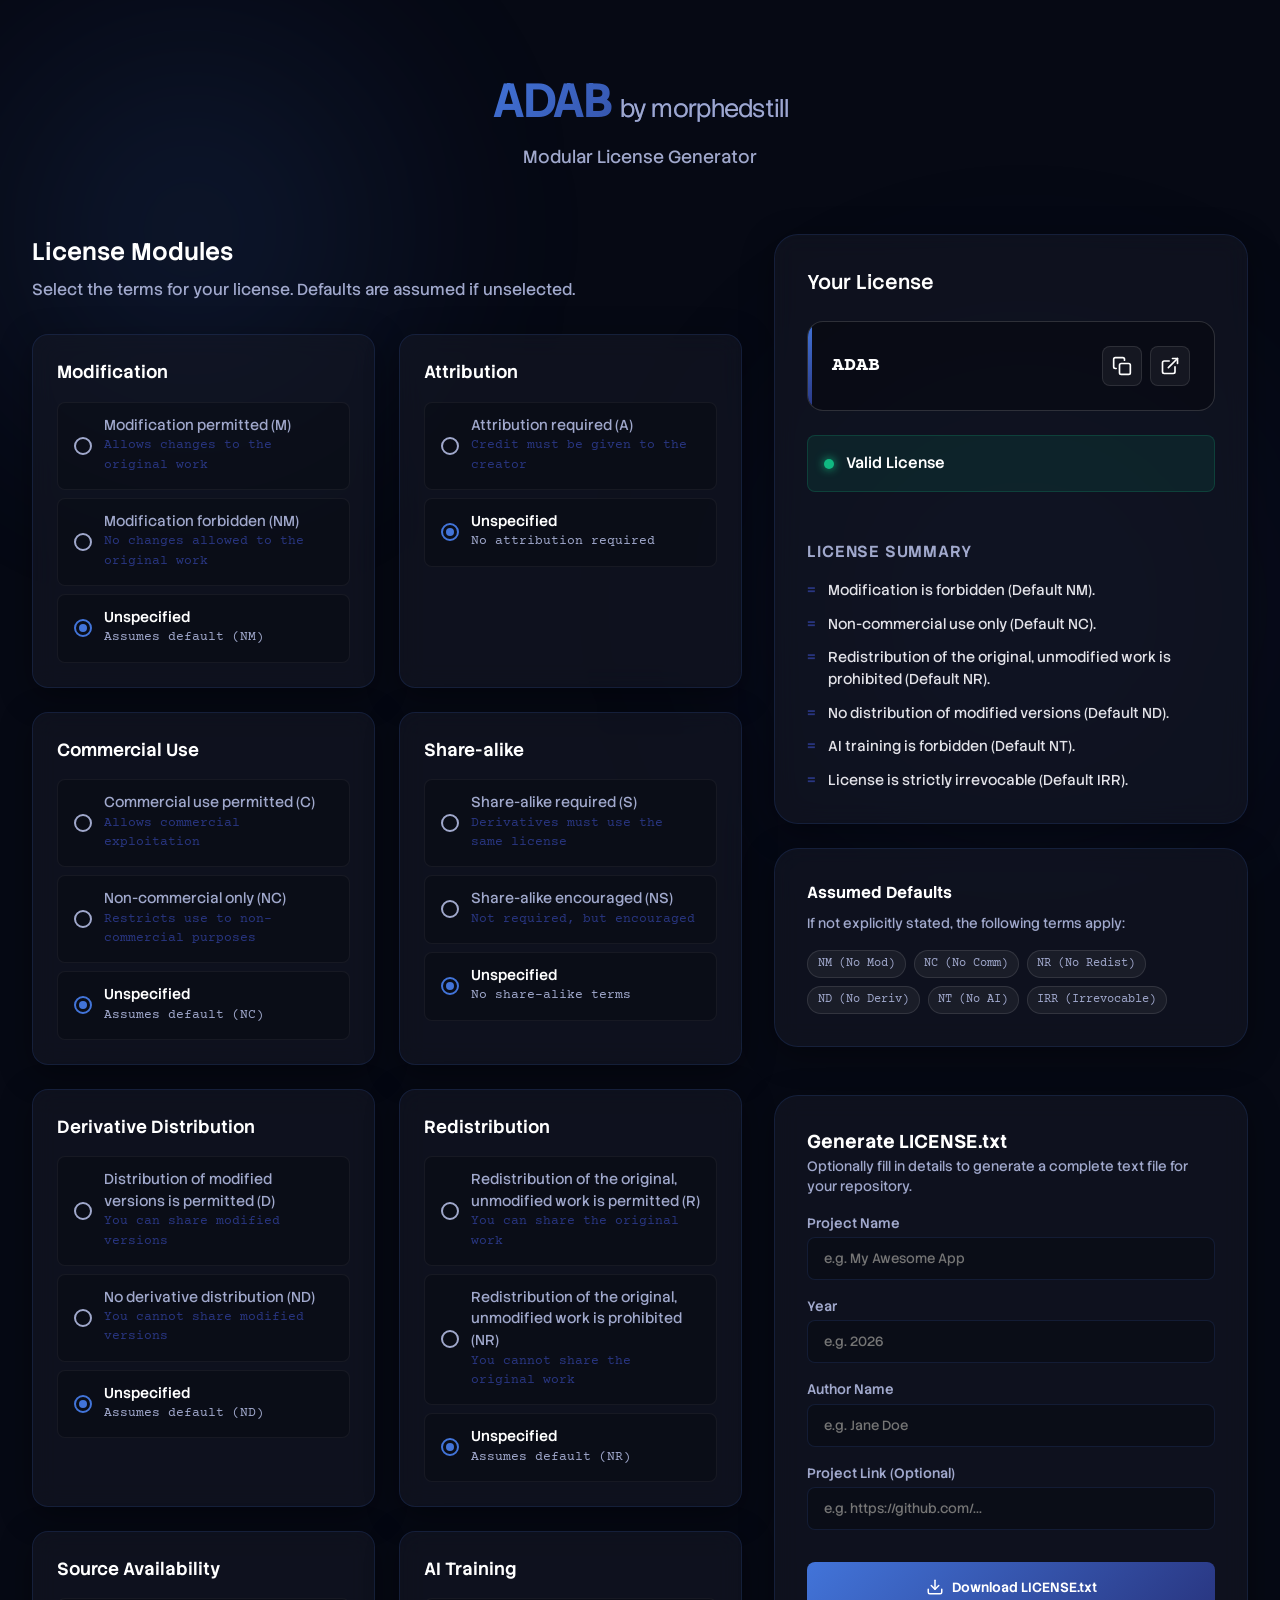
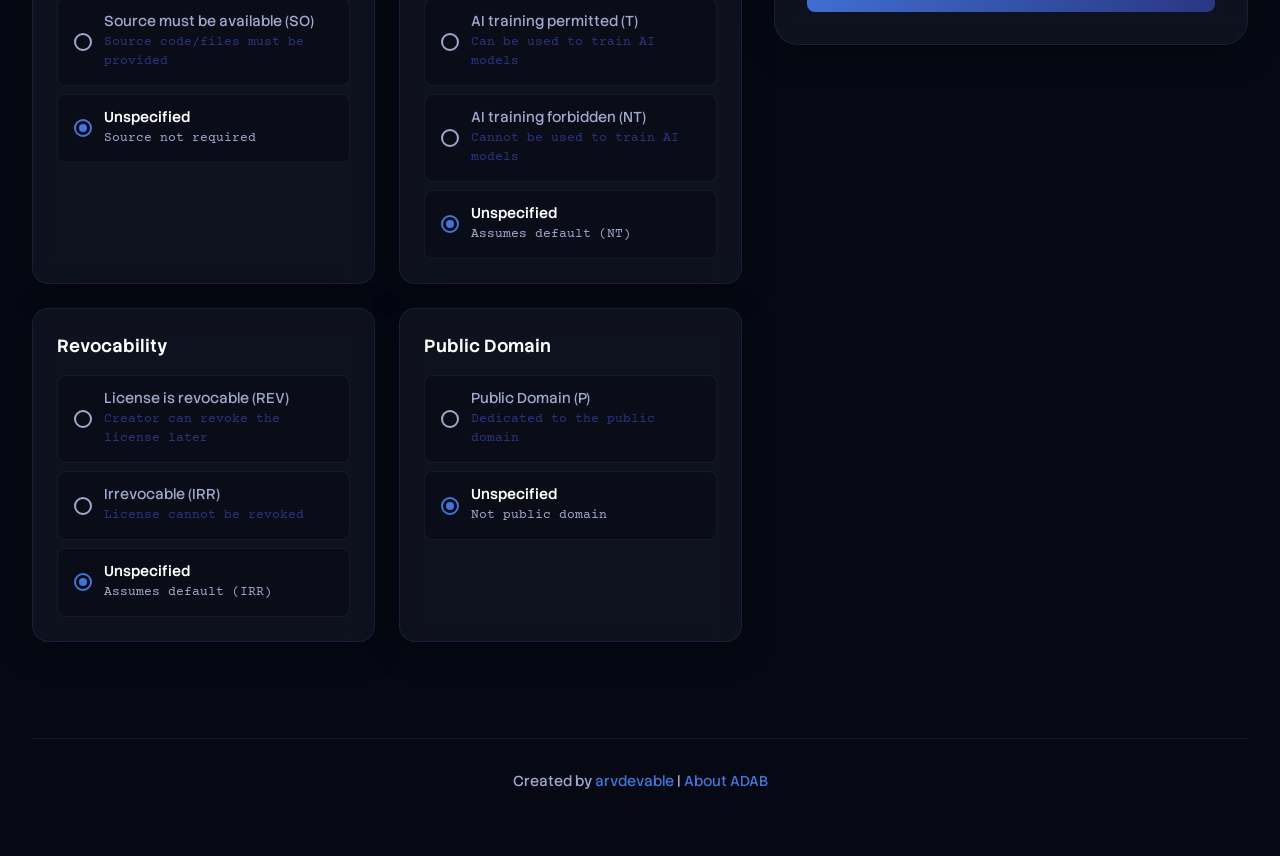
==== index.html @ 9bb56d34 "v1.0.0" ====
<!-- index.html -->
<!DOCTYPE html>
<html lang="en">
<head>
    <meta charset="UTF-8">
    <meta name="viewport" content="width=device-width, initial-scale=1.0">
    <title>ADAB-v1.0 License Generator</title>
    <meta name="description" content="Generate and validate your ADAB-v1.0 license string effortlessly.">
    <link rel="preconnect" href="https://fonts.googleapis.com">
    <link rel="preconnect" href="https://fonts.gstatic.com" crossorigin>
    <link href="https://fonts.googleapis.com/css2?family=Outfit:wght@300;400;500;600;700&family=JetBrains+Mono:wght@400;700&display=swap" rel="stylesheet">
    <link rel="stylesheet" href="styles.css">
</head>
<body>
    <div class="background-elements">
        <div class="blob blob-1"></div>
        <div class="blob blob-2"></div>
    </div>

    <div class="app-container">
        <header>
            <div class="logo">
                <span class="logo-text">ADAB<span class="version">by morphedstill</span></span>
            </div>
            <p class="subtitle">Modular License Generator</p>
        </header>

        <main>
            <div class="builder-layout">
                <div class="options-panel">
                    <h2>License Modules</h2>
                    <p class="panel-desc">Select the terms for your license. Defaults are assumed if unselected.</p>
                    
                    <div class="module-grid" id="moduleGrid">
                        <!-- Modules injected via JS -->
                    </div>
                </div>

                <div class="preview-panel">
                    <div class="sticky-container">
                        <div class="result-card">
                            <h2>Your License</h2>
                            
                            <div class="license-string-container">
                                <code id="licenseOutput">ADAB</code>
                                <div style="display:flex; gap:0.5rem;">
                                    <button class="copy-btn" id="copyBtn" title="Copy to clipboard">
                                        <svg xmlns="http://www.w3.org/2000/svg" width="20" height="20" viewBox="0 0 24 24" fill="none" stroke="currentColor" stroke-width="2" stroke-linecap="round" stroke-linejoin="round"><rect x="9" y="9" width="13" height="13" rx="2" ry="2"></rect><path d="M5 15H4a2 2 0 0 1-2-2V4a2 2 0 0 1 2-2h9a2 2 0 0 1 2 2v1"></path></svg>
                                    </button>
                                    <button class="copy-btn" id="viewBtn" title="View Public License Page">
                                        <svg xmlns="http://www.w3.org/2000/svg" width="20" height="20" viewBox="0 0 24 24" fill="none" stroke="currentColor" stroke-width="2" stroke-linecap="round" stroke-linejoin="round"><path d="M18 13v6a2 2 0 0 1-2 2H5a2 2 0 0 1-2-2V8a2 2 0 0 1 2-2h6"></path><polyline points="15 3 21 3 21 9"></polyline><line x1="10" y1="14" x2="21" y2="3"></line></svg>
                                    </button>
                                </div>
                            </div>

                            <div class="validation-status" id="validationStatus">
                                <div class="status-indicator"></div>
                                <span class="status-text">Valid License</span>
                            </div>

                            <div class="error-container" id="errorContainer">
                                <!-- Errors injected via JS -->
                            </div>

                            <div class="summary-container">
                                <h3>License Summary</h3>
                                <ul class="summary-list" id="summaryList">
                                    <!-- Summary items injected via JS -->
                                </ul>
                            </div>
                        </div>

                        <div class="defaults-card">
                            <h3>Assumed Defaults</h3>
                            <p>If not explicitly stated, the following terms apply:</p>
                            <div class="default-tags">
                                <span class="tag">NM (No Mod)</span>
                                <span class="tag">NC (No Comm)</span>
                                <span class="tag">NR (No Redist)</span>
                                <span class="tag">ND (No Deriv)</span>
                                <span class="tag">NT (No AI)</span>
                                <span class="tag">IRR (Irrevocable)</span>
                            </div>
                        </div>
                        
                        <div class="result-card" style="margin-top: 1.5rem;">
                            <h3>Generate LICENSE.txt</h3>
                            <p style="font-size: 0.85rem; color: var(--text-secondary); margin-bottom: 1rem;">Optionally fill in details to generate a complete text file for your repository.</p>
                            
                            <div class="generator-form">
                                <div class="form-group">
                                    <label for="projName">Project Name</label>
                                    <input type="text" id="projName" class="form-control" placeholder="e.g. My Awesome App">
                                </div>
                                <div class="form-group">
                                    <label for="projYear">Year</label>
                                    <input type="text" id="projYear" class="form-control" placeholder="e.g. 2026">
                                </div>
                                <div class="form-group">
                                    <label for="projAuthor">Author Name</label>
                                    <input type="text" id="projAuthor" class="form-control" placeholder="e.g. Jane Doe">
                                </div>
                                <div class="form-group">
                                    <label for="projLink">Project Link (Optional)</label>
                                    <input type="text" id="projLink" class="form-control" placeholder="e.g. https://github.com/... ">
                                </div>
                                
                                <button class="primary-btn" id="downloadBtn">
                                    <svg xmlns="http://www.w3.org/2000/svg" width="18" height="18" viewBox="0 0 24 24" fill="none" stroke="currentColor" stroke-width="2" stroke-linecap="round" stroke-linejoin="round"><path d="M21 15v4a2 2 0 0 1-2 2H5a2 2 0 0 1-2-2v-4"></path><polyline points="7 10 12 15 17 10"></polyline><line x1="12" y1="15" x2="12" y2="3"></line></svg>
                                    Download LICENSE.txt
                                </button>
                            </div>
                        </div>
                    </div>
                </div>
            </div>
        </main>

        <footer class="site-footer">
            <p>Created by <a href="https://github.com/arvdevable/ADAB" target="_blank">arvdevable</a> | <a href="about.html">About ADAB</a></p>
        </footer>
    </div>

    <script src="script.js"></script>
</body>
</html>
---- styles.css ----
/* styles.css */

@import url('https://fonts.googleapis.com/css2?family=Courier+Prime:ital,wght@0,400;0,700;1,400;1,700&family=Stack+Sans+Text:wght@200..700&display=swap');

:root {
    --bg-main: #060914;
    --bg-card: rgba(20, 24, 38, 0.6);
    --bg-card-hover: rgba(30, 36, 56, 0.7);
    --text-primary: #ffffff;
    --text-secondary: #a0a8cc;
    --accent-primary: #4274D9;
    --accent-secondary: #293681;
    --accent-gradient: linear-gradient(135deg, #4274D9 0%, #293681 100%);
    --error: #F62440;
    --success: #10b981;
    --border-color: rgba(66, 116, 217, 0.15);
    --border-highlight: rgba(255, 255, 255, 0.15);
    
    --radius-lg: 24px;
    --radius-md: 16px;
    --radius-sm: 8px;
    
    --shadow-glass: 0 8px 32px 0 rgba(0, 0, 0, 0.37);
    --blur-glass: blur(12px);
    
    --font-sans: 'Stack Sans Text', sans-serif;
    --font-mono: 'Courier Prime', monospace;
}

* {
    box-sizing: border-box;
    margin: 0;
    padding: 0;
}

body {
    background-color: var(--bg-main);
    color: var(--text-primary);
    font-family: var(--font-sans);
    line-height: 1.5;
    min-height: 100vh;
    overflow-x: hidden;
    position: relative;
}

/* Background Effects */
.background-elements {
    position: fixed;
    top: 0;
    left: 0;
    width: 100vw;
    height: 100vh;
    z-index: -1;
    overflow: hidden;
    pointer-events: none;
}

.blob {
    position: absolute;
    filter: blur(80px);
    opacity: 0.5;
    border-radius: 50%;
    animation: float 20s infinite alternate ease-in-out;
}

.blob-1 {
    top: -10%;
    left: -10%;
    width: 50vw;
    height: 50vw;
    background: radial-gradient(circle, rgba(66,116,217,0.3) 0%, rgba(6,9,20,0) 70%);
}

.blob-2 {
    bottom: -10%;
    right: -10%;
    width: 60vw;
    height: 60vw;
    background: radial-gradient(circle, rgba(41,54,129,0.3) 0%, rgba(6,9,20,0) 70%);
    animation-delay: -5s;
}

@keyframes float {
    0% { transform: translate(0, 0) scale(1); }
    100% { transform: translate(5%, 10%) scale(1.1); }
}

/* Layout */
.app-container {
    max-width: 1280px;
    margin: 0 auto;
    padding: 2rem;
    display: flex;
    flex-direction: column;
    gap: 2rem;
}

header {
    text-align: center;
    padding: 2rem 0;
}

.logo {
    display: inline-block;
}

.logo-text {
    font-size: 3rem;
    font-weight: 700;
    letter-spacing: -0.05em;
    background: var(--accent-gradient);
    -webkit-background-clip: text;
    -webkit-text-fill-color: transparent;
    display: flex;
    align-items: baseline;
    justify-content: center;
    gap: 0.5rem;
}

.version {
    font-size: 1.5rem;
    font-weight: 300;
    letter-spacing: -0.03em;
    -webkit-text-fill-color: var(--text-secondary);
}

.subtitle {
    color: var(--text-secondary);
    font-size: 1.1rem;
    margin-top: 0.5rem;
}

.builder-layout {
    display: grid;
    grid-template-columns: 1.5fr 1fr;
    gap: 2rem;
    align-items: start;
}

@media (max-width: 992px) {
    .builder-layout {
        grid-template-columns: 1fr;
    }
}

/* Options Panel */
.options-panel h2 {
    font-size: 1.5rem;
    font-weight: 600;
    margin-bottom: 0.5rem;
}

.panel-desc {
    color: var(--text-secondary);
    margin-bottom: 2rem;
}

.module-grid {
    display: grid;
    grid-template-columns: repeat(auto-fill, minmax(280px, 1fr));
    gap: 1.5rem;
}

.module-card {
    background: var(--bg-card);
    border: 1px solid var(--border-color);
    border-radius: var(--radius-md);
    padding: 1.5rem;
    backdrop-filter: var(--blur-glass);
    transition: all 0.3s ease;
    box-shadow: var(--shadow-glass);
}

.module-card:hover {
    border-color: var(--border-highlight);
    background: var(--bg-card-hover);
    transform: translateY(-2px);
}

.module-header {
    margin-bottom: 1rem;
}

.module-title {
    font-weight: 600;
    font-size: 1.1rem;
    display: flex;
    justify-content: space-between;
    align-items: center;
}

.module-badge {
    font-size: 0.75rem;
    padding: 0.2rem 0.5rem;
    border-radius: var(--radius-sm);
    background: rgba(255,255,255,0.1);
    color: var(--text-secondary);
}

.module-options {
    display: flex;
    flex-direction: column;
    gap: 0.5rem;
}

.option-label {
    display: flex;
    align-items: center;
    cursor: pointer;
    padding: 0.75rem 1rem;
    border-radius: var(--radius-sm);
    border: 1px solid rgba(255,255,255,0.05);
    background: rgba(0,0,0,0.2);
    transition: all 0.2s ease;
    position: relative;
    overflow: hidden;
}

.option-label:hover {
    background: rgba(255,255,255,0.05);
}

.option-label input {
    position: absolute;
    opacity: 0;
    cursor: pointer;
}

.custom-radio {
    width: 18px;
    height: 18px;
    border: 2px solid var(--text-secondary);
    border-radius: 50%;
    margin-right: 12px;
    display: flex;
    align-items: center;
    justify-content: center;
    transition: all 0.2s ease;
    flex-shrink: 0;
}

.custom-radio::after {
    content: '';
    width: 8px;
    height: 8px;
    background: var(--accent-primary);
    border-radius: 50%;
    transform: scale(0);
    transition: transform 0.2s ease;
}

.option-label input:checked ~ .custom-radio {
    border-color: var(--accent-primary);
}

.option-label input:checked ~ .custom-radio::after {
    transform: scale(1);
}

.option-label input:checked ~ .option-text {
    color: var(--text-primary);
    font-weight: 500;
}

.option-text {
    color: var(--text-secondary);
    font-size: 0.9rem;
    transition: color 0.2s ease;
    display: flex;
    flex-direction: column;
}

.option-code {
    font-family: var(--font-mono);
    font-size: 0.8rem;
    color: var(--accent-secondary);
    margin-bottom: 2px;
}

/* Preview Panel */
.sticky-container {
    position: sticky;
    top: 2rem;
    display: flex;
    flex-direction: column;
    gap: 1.5rem;
}

.result-card, .defaults-card {
    background: var(--bg-card);
    border: 1px solid var(--border-color);
    border-radius: var(--radius-lg);
    padding: 2rem;
    backdrop-filter: var(--blur-glass);
    box-shadow: var(--shadow-glass);
}

.result-card h2 {
    font-size: 1.25rem;
    margin-bottom: 1.5rem;
    font-weight: 500;
}

.license-string-container {
    background: rgba(0,0,0,0.3);
    border: 1px solid var(--border-highlight);
    border-radius: var(--radius-md);
    padding: 1.5rem;
    display: flex;
    justify-content: space-between;
    align-items: center;
    margin-bottom: 1.5rem;
    position: relative;
    overflow: hidden;
}

.license-string-container::before {
    content: '';
    position: absolute;
    top: 0;
    left: 0;
    width: 4px;
    height: 100%;
    background: var(--accent-gradient);
}

code#licenseOutput {
    font-family: var(--font-mono);
    font-size: 1.25rem;
    font-weight: 700;
    color: var(--text-primary);
    word-break: break-all;
    padding-right: 1rem;
}

.copy-btn {
    background: rgba(255,255,255,0.05);
    border: 1px solid rgba(255,255,255,0.1);
    color: var(--text-primary);
    width: 40px;
    height: 40px;
    border-radius: var(--radius-sm);
    display: flex;
    align-items: center;
    justify-content: center;
    cursor: pointer;
    transition: all 0.2s ease;
    flex-shrink: 0;
}

.copy-btn:hover {
    background: rgba(255,255,255,0.15);
    transform: scale(1.05);
}

.copy-btn:active {
    transform: scale(0.95);
}

.validation-status {
    display: flex;
    align-items: center;
    gap: 0.75rem;
    padding: 1rem;
    border-radius: var(--radius-sm);
    background: rgba(16, 185, 129, 0.1);
    border: 1px solid rgba(16, 185, 129, 0.2);
    margin-bottom: 1.5rem;
}

.validation-status.invalid {
    background: rgba(244, 63, 94, 0.1);
    border: 1px solid rgba(244, 63, 94, 0.2);
}

.status-indicator {
    width: 10px;
    height: 10px;
    border-radius: 50%;
    background: var(--success);
    box-shadow: 0 0 10px var(--success);
}

.validation-status.invalid .status-indicator {
    background: var(--error);
    box-shadow: 0 0 10px var(--error);
}

.status-text {
    font-weight: 500;
    font-size: 0.95rem;
}

.validation-status.invalid .status-text {
    color: var(--error);
}

.error-container {
    display: flex;
    flex-direction: column;
    gap: 0.5rem;
    margin-bottom: 1.5rem;
}

.error-item {
    color: #fca5a5;
    font-size: 0.85rem;
    display: flex;
    align-items: flex-start;
    gap: 0.5rem;
    background: rgba(244, 63, 94, 0.1);
    padding: 0.75rem;
    border-radius: var(--radius-sm);
    border-left: 3px solid var(--error);
}

.summary-container h3 {
    font-size: 1rem;
    color: var(--text-secondary);
    margin-bottom: 1rem;
    text-transform: uppercase;
    letter-spacing: 0.05em;
    font-weight: 600;
}

.summary-list {
    list-style: none;
    display: flex;
    flex-direction: column;
    gap: 0.75rem;
}

.summary-list li {
    display: flex;
    align-items: flex-start;
    gap: 0.75rem;
    font-size: 0.9rem;
    color: #e2e2e8;
}

.summary-list li::before {
    content: '=';
    color: var(--accent-secondary);
    font-weight: bold;
}

.defaults-card h3 {
    font-size: 1rem;
    margin-bottom: 0.5rem;
}

.defaults-card p {
    font-size: 0.85rem;
    color: var(--text-secondary);
    margin-bottom: 1rem;
}

.default-tags {
    display: flex;
    flex-wrap: wrap;
    gap: 0.5rem;
}

.tag {
    font-family: var(--font-mono);
    font-size: 0.75rem;
    background: rgba(255,255,255,0.05);
    border: 1px solid rgba(255,255,255,0.1);
    padding: 0.25rem 0.6rem;
    border-radius: 100px;
    color: var(--text-secondary);
}

/* Animations */
@keyframes fadeIn {
    from { opacity: 0; transform: translateY(10px); }
    to { opacity: 1; transform: translateY(0); }
}

.module-card {
    animation: fadeIn 0.4s ease forwards;
}

.module-card:nth-child(1) { animation-delay: 0.05s; }
.module-card:nth-child(2) { animation-delay: 0.1s; }
.module-card:nth-child(3) { animation-delay: 0.15s; }
.module-card:nth-child(4) { animation-delay: 0.2s; }
.module-card:nth-child(5) { animation-delay: 0.25s; }
.module-card:nth-child(6) { animation-delay: 0.3s; }
.module-card:nth-child(7) { animation-delay: 0.35s; }
.module-card:nth-child(8) { animation-delay: 0.4s; }
.module-card:nth-child(9) { animation-delay: 0.45s; }
.module-card:nth-child(10) { animation-delay: 0.5s; }

/* Custom scrollbar */
::-webkit-scrollbar {
    width: 8px;
}

::-webkit-scrollbar-track {
    background: var(--bg-main);
}

::-webkit-scrollbar-thumb {
    background: rgba(255,255,255,0.2);
    border-radius: 4px;
}

::-webkit-scrollbar-thumb:hover {
    background: rgba(255,255,255,0.3);
}

/* Footer styling */
.site-footer {
    text-align: center;
    padding: 2rem;
    margin-top: 4rem;
    border-top: 1px solid var(--border-color);
    color: var(--text-secondary);
    font-size: 0.9rem;
}

.site-footer a {
    color: var(--accent-primary);
    text-decoration: none;
    transition: color 0.2s ease;
}

.site-footer a:hover {
    color: #ffffff;
}

/* Form Inputs for Text Generation */
.generator-form {
    display: flex;
    flex-direction: column;
    gap: 1rem;
    margin-top: 1rem;
}

.form-group {
    display: flex;
    flex-direction: column;
    gap: 0.25rem;
}

.form-group label {
    font-size: 0.85rem;
    color: var(--text-secondary);
    font-weight: 500;
}

.form-control {
    background: rgba(0,0,0,0.2);
    border: 1px solid var(--border-color);
    border-radius: var(--radius-sm);
    padding: 0.75rem 1rem;
    color: var(--text-primary);
    font-family: var(--font-sans);
    transition: all 0.2s ease;
}

.form-control:focus {
    outline: none;
    border-color: var(--accent-primary);
    background: rgba(0,0,0,0.3);
}

.primary-btn {
    background: var(--accent-gradient);
    border: none;
    border-radius: var(--radius-sm);
    padding: 1rem;
    color: #fff;
    font-weight: 600;
    font-family: var(--font-sans);
    cursor: pointer;
    transition: all 0.2s ease;
    display: flex;
    align-items: center;
    justify-content: center;
    gap: 0.5rem;
    margin-top: 1rem;
}

.primary-btn:hover {
    transform: translateY(-2px);
    box-shadow: 0 4px 12px rgba(66, 116, 217, 0.4);
}

.primary-btn:active {
    transform: translateY(0);
}
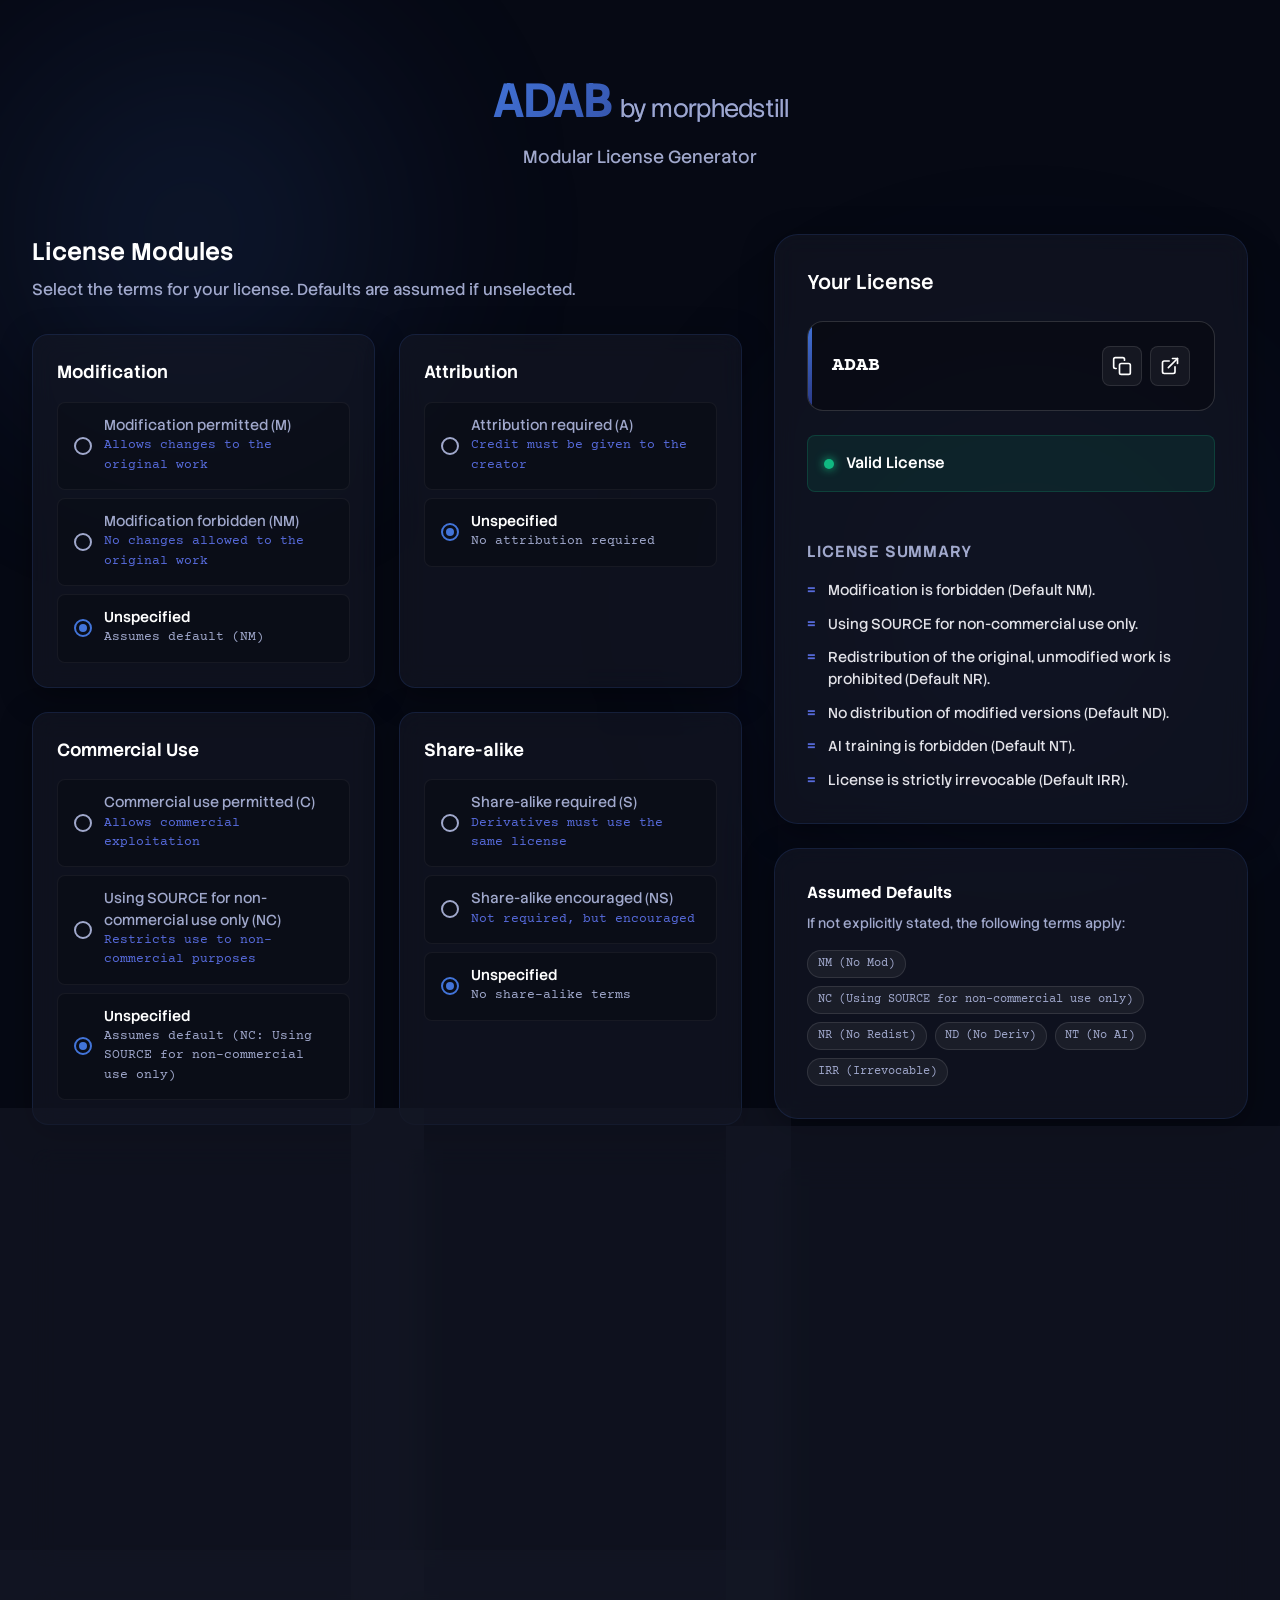
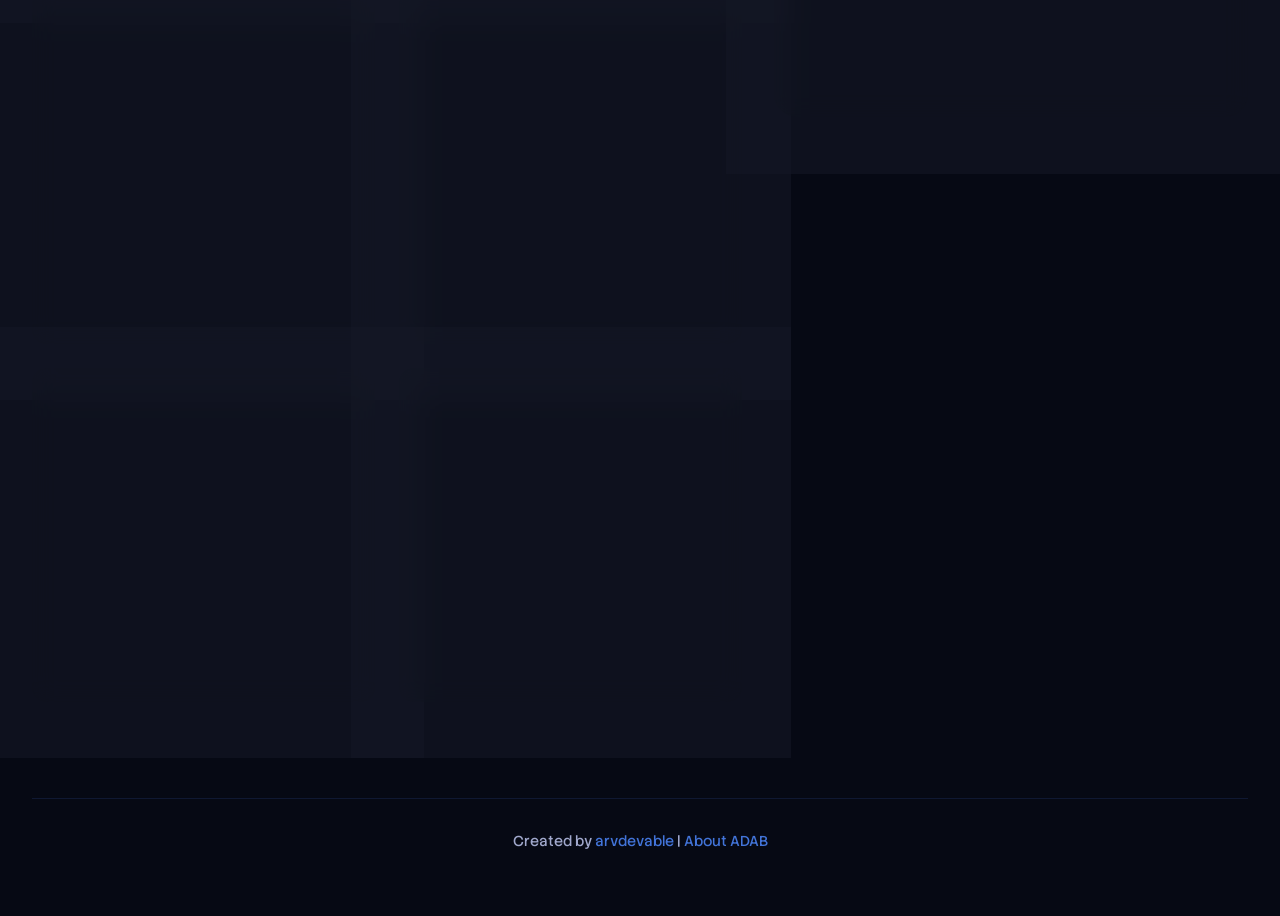
==== commit 8f014d78: "1.1.0" ====
--- a/index.html
+++ b/index.html
@@ -75,7 +75,7 @@
                             <p>If not explicitly stated, the following terms apply:</p>
                             <div class="default-tags">
                                 <span class="tag">NM (No Mod)</span>
-                                <span class="tag">NC (No Comm)</span>
+                                <span class="tag">NC (Using SOURCE for non-commercial use only)</span>
                                 <span class="tag">NR (No Redist)</span>
                                 <span class="tag">ND (No Deriv)</span>
                                 <span class="tag">NT (No AI)</span>
--- a/styles.css
+++ b/styles.css
@@ -9,7 +9,7 @@
     --text-primary: #ffffff;
     --text-secondary: #a0a8cc;
     --accent-primary: #4274D9;
-    --accent-secondary: #293681;
+    --accent-secondary: #576bdc;
     --accent-gradient: linear-gradient(135deg, #4274D9 0%, #293681 100%);
     --error: #F62440;
     --success: #10b981;
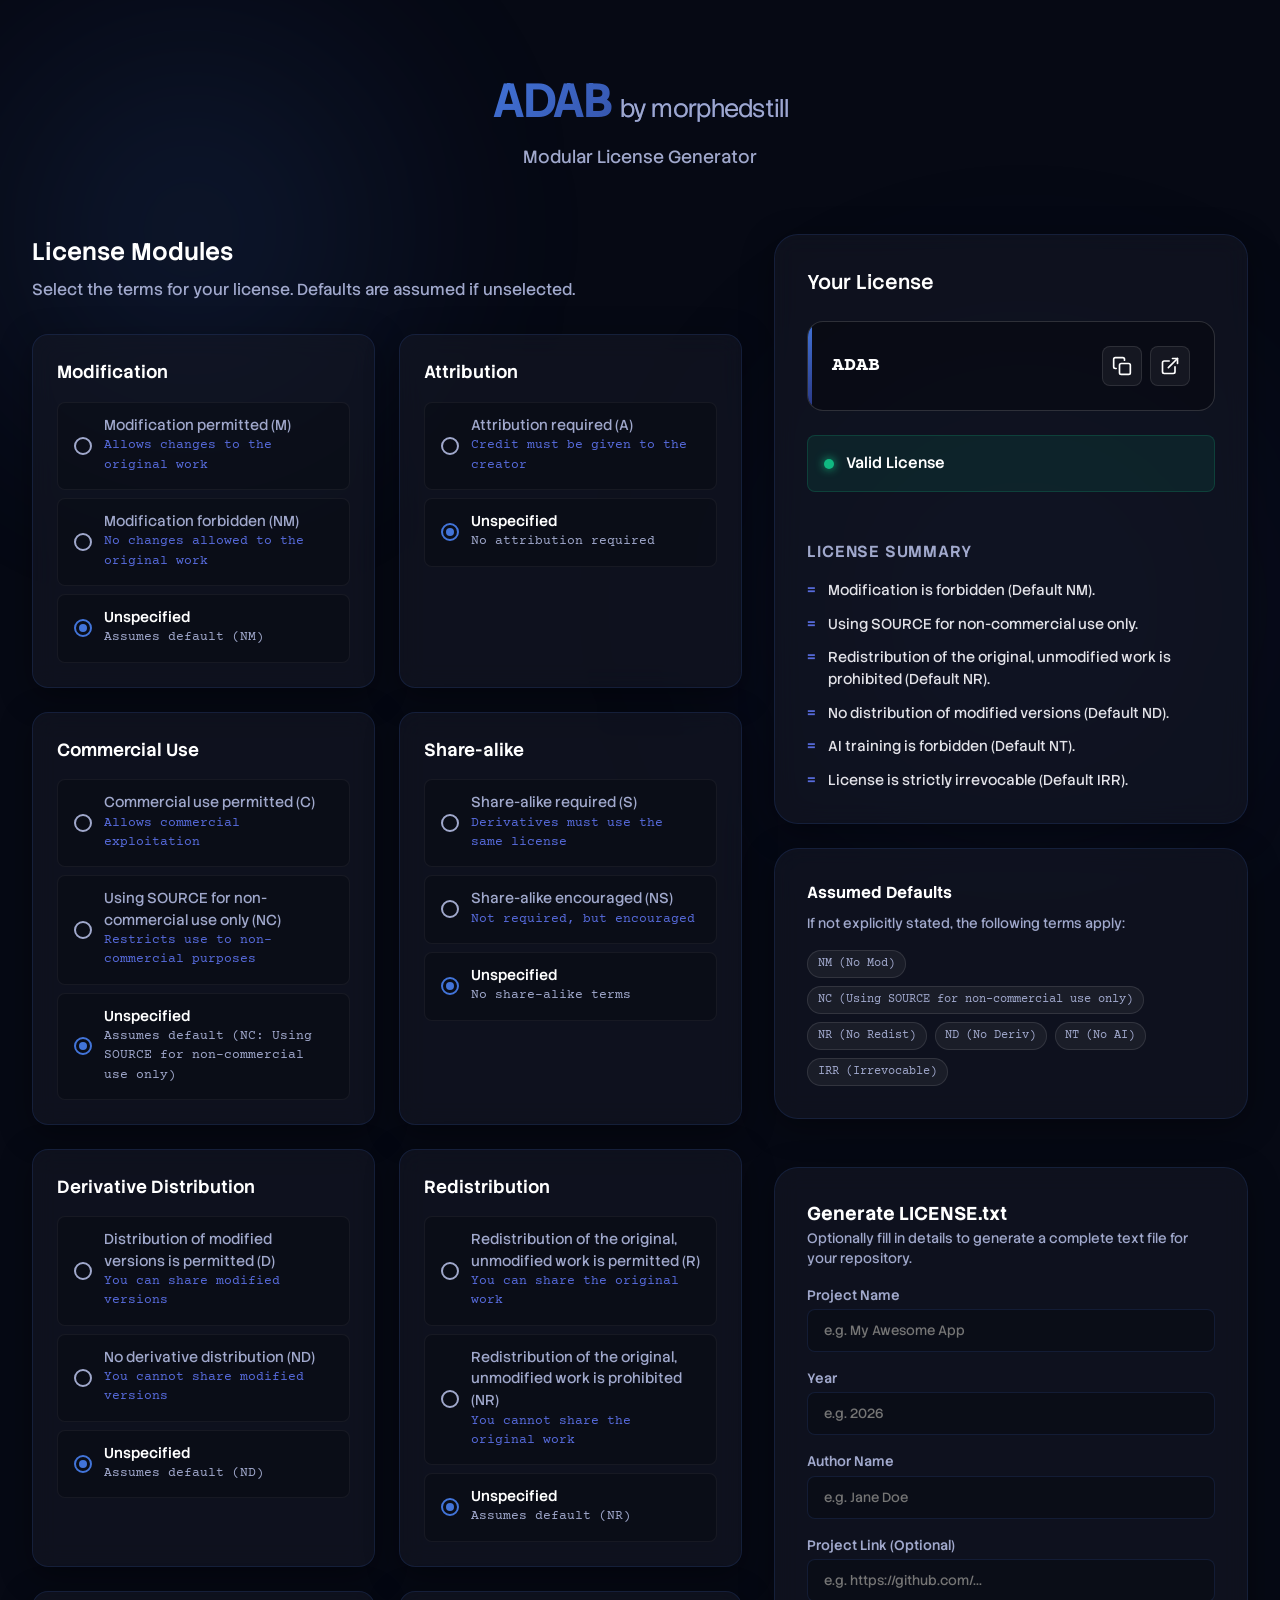
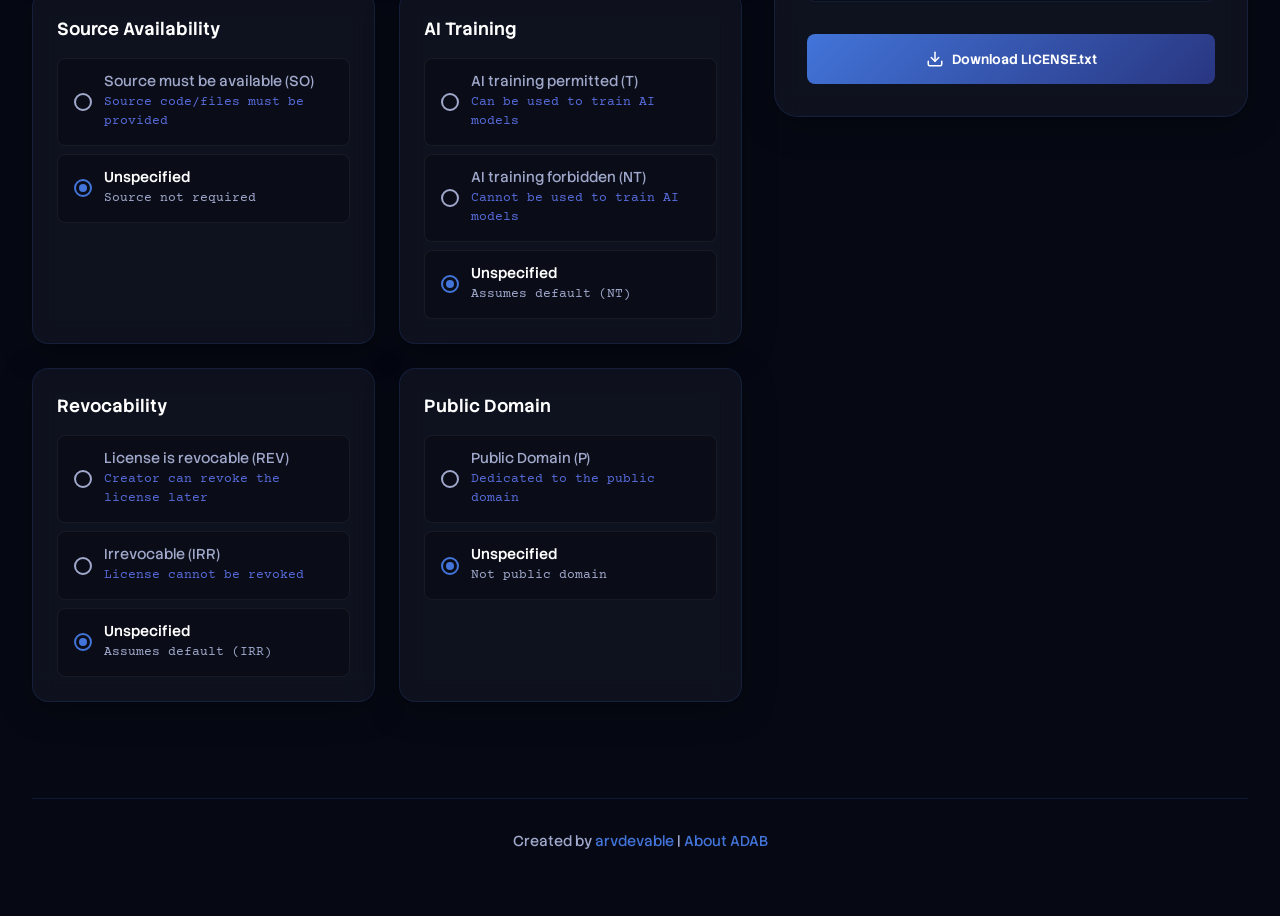
==== commit 356338f6: "Release v1.2.0-280626.73812: Integrate public API date validation and full license definitions" ====
--- a/index.html
+++ b/index.html
@@ -4,7 +4,7 @@
 <head>
     <meta charset="UTF-8">
     <meta name="viewport" content="width=device-width, initial-scale=1.0">
-    <title>ADAB-v1.0 License Generator</title>
+    <title>ADAB-v1.2.0-280626.73812 License Generator</title>
     <meta name="description" content="Generate and validate your ADAB-v1.0 license string effortlessly.">
     <link rel="preconnect" href="https://fonts.googleapis.com">
     <link rel="preconnect" href="https://fonts.gstatic.com" crossorigin>
